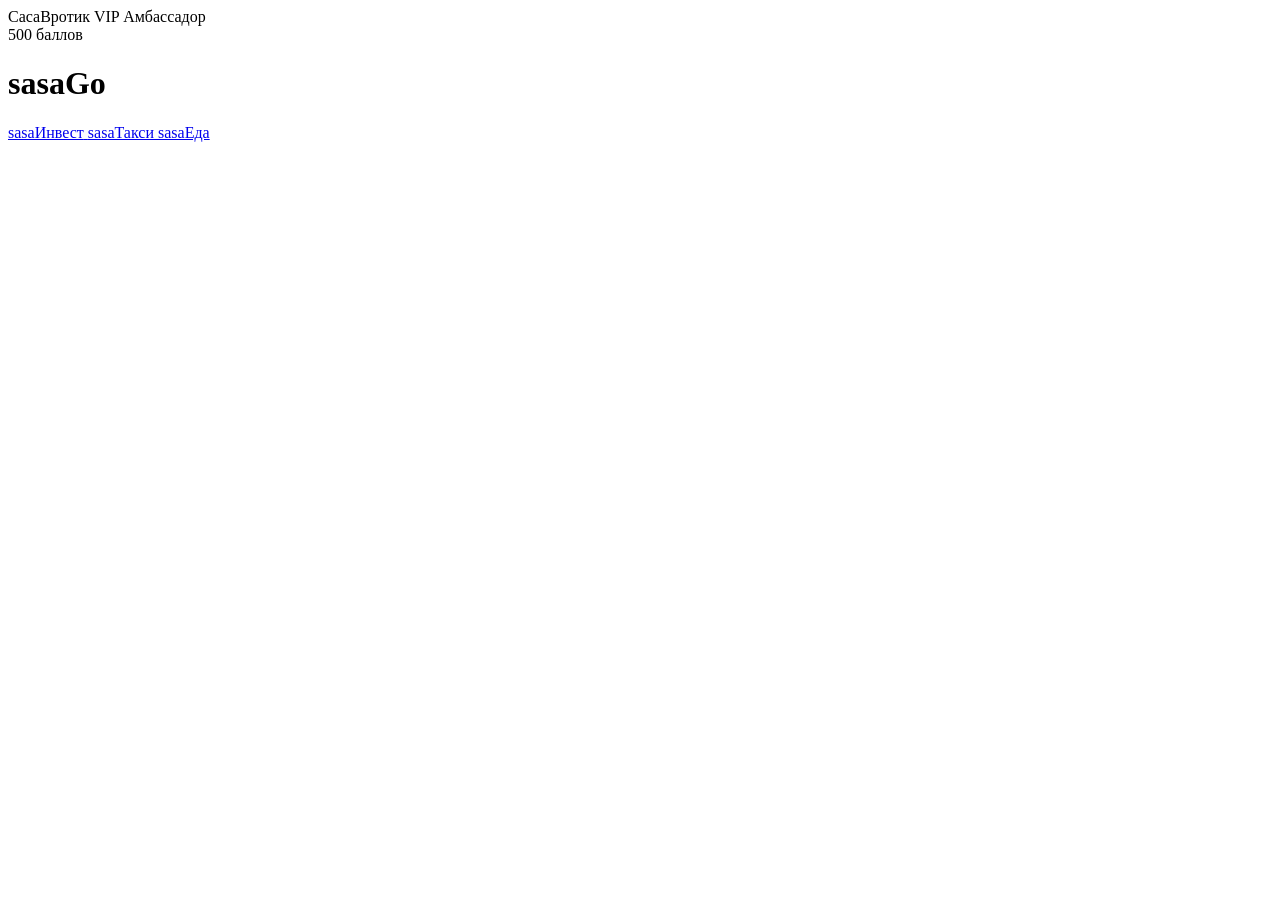
==== templates/index.html @ c4944858 "Add files via upload" ====
<!DOCTYPE html>
<html lang="ru">
<head>
    <meta charset="UTF-8">
    <meta name="viewport" content="width=device-width, initial-scale=1.0">
    <title>sasaGo — Главная</title>
    <link rel="stylesheet" href="css/main.css">
</head>
<body>

    <div class="app-container">
        <!-- Шапка: Профиль слева, счетчик баллов справа -->
        <header class="top-header">
            <div class="user-profile">
                <div class="user-info">
                    <span class="user-name">СасаВротик</span>
                    <span class="user-status">VIP Амбассадор</span>
                </div>
            </div>

            <div class="balance-clean">
                <span id="balance-value" class="balance-number">500</span>
                <span class="balance-label">баллов</span>
            </div>
        </header>

        <!-- Основная область с центрированным содержимым -->
        <main class="main-content">
            <div class="hero-section">
                <!-- Главный заголовок по центру -->
                <h1 class="brand-title">sasaGo</h1>

                <!-- Прямоугольные карточки утилит -->
                <div class="services-grid">
                    <!-- Карточка 1: sasaИнвест -->
                    <a href="invest.html" class="service-card">
                        <span class="card-title">sasaИнвест</span>
                    </a>

                    <!-- Карточка 2: sasaТакси -->
                    <a href="taxi.html" class="service-card">
                        <span class="card-title">sasaТакси</span>
                    </a>

                    <!-- Карточка 3: sasaЕда -->
                    <a href="food.html" class="service-card">
                        <span class="card-title">sasaЕда</span>
                    </a>
                </div>
            </div>
        </main>
    </div>

    <script src="js/app-state.js"></script>
</body>
</html>
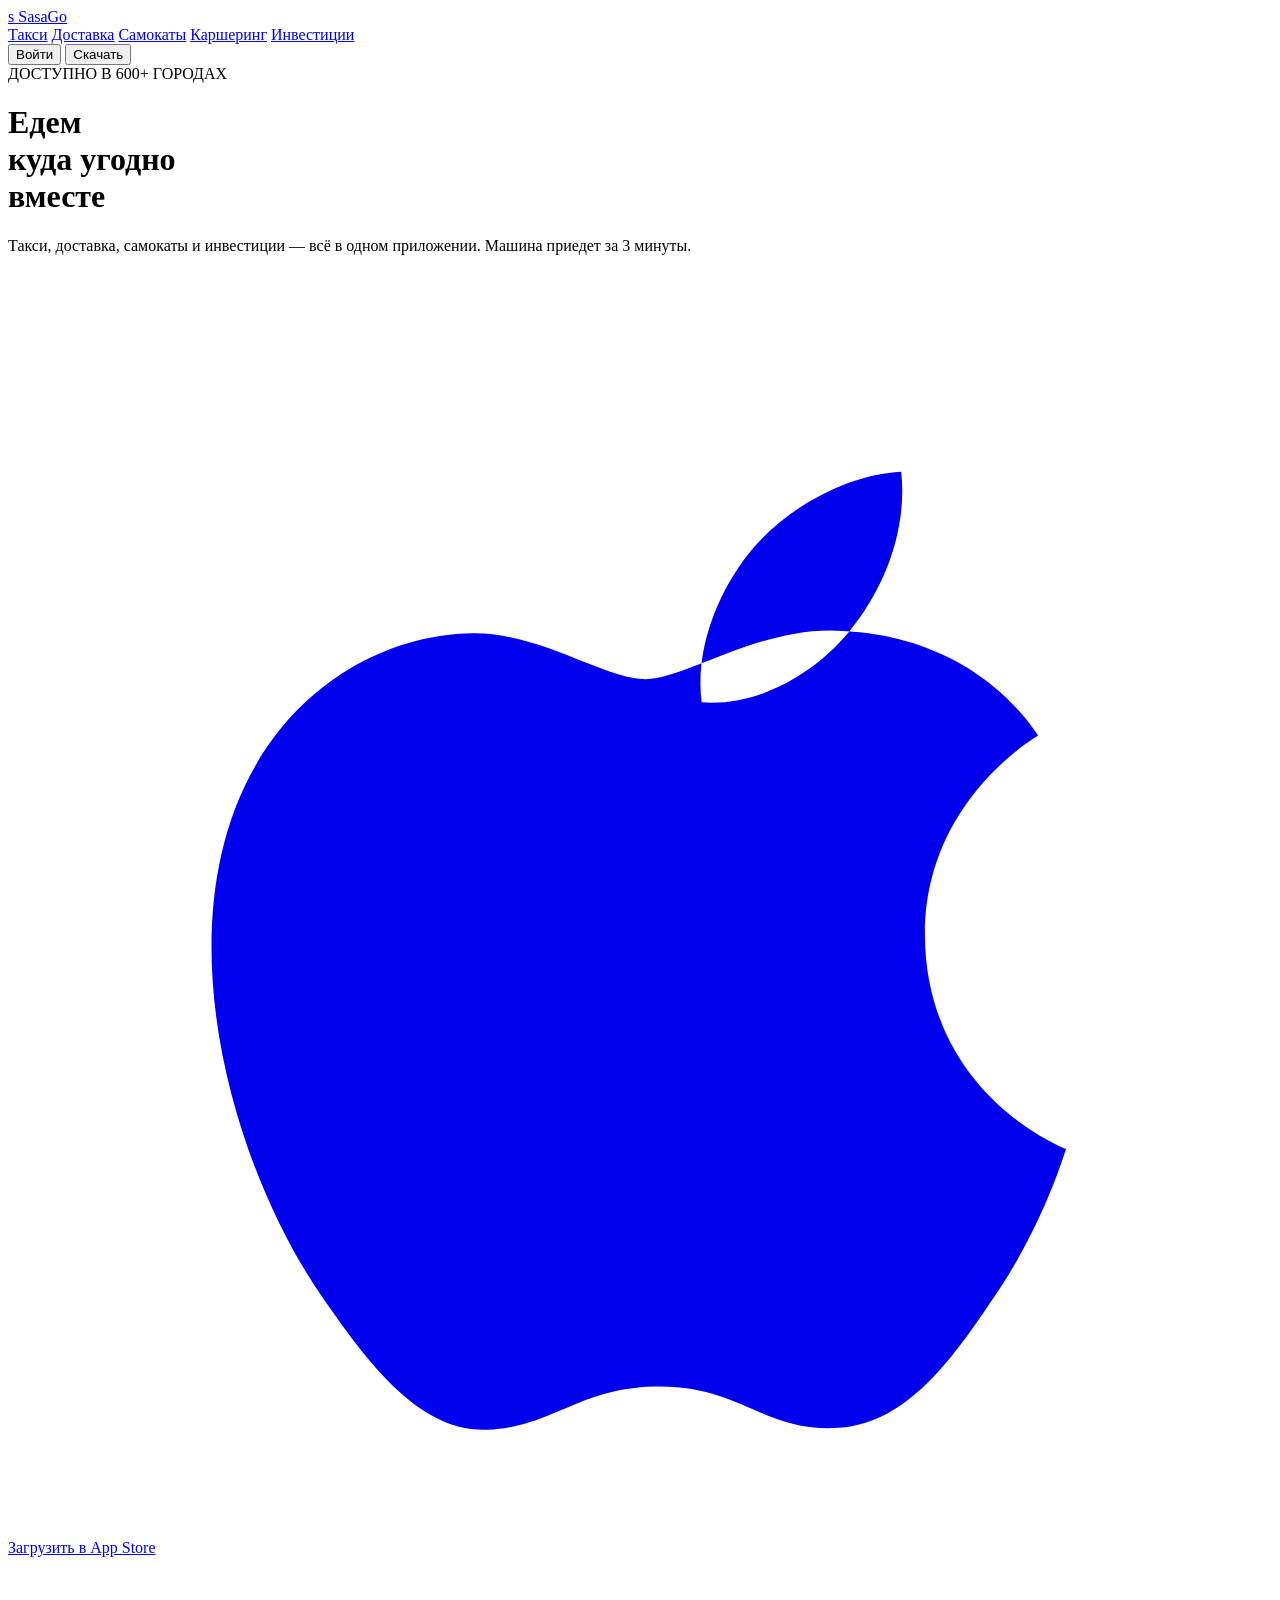
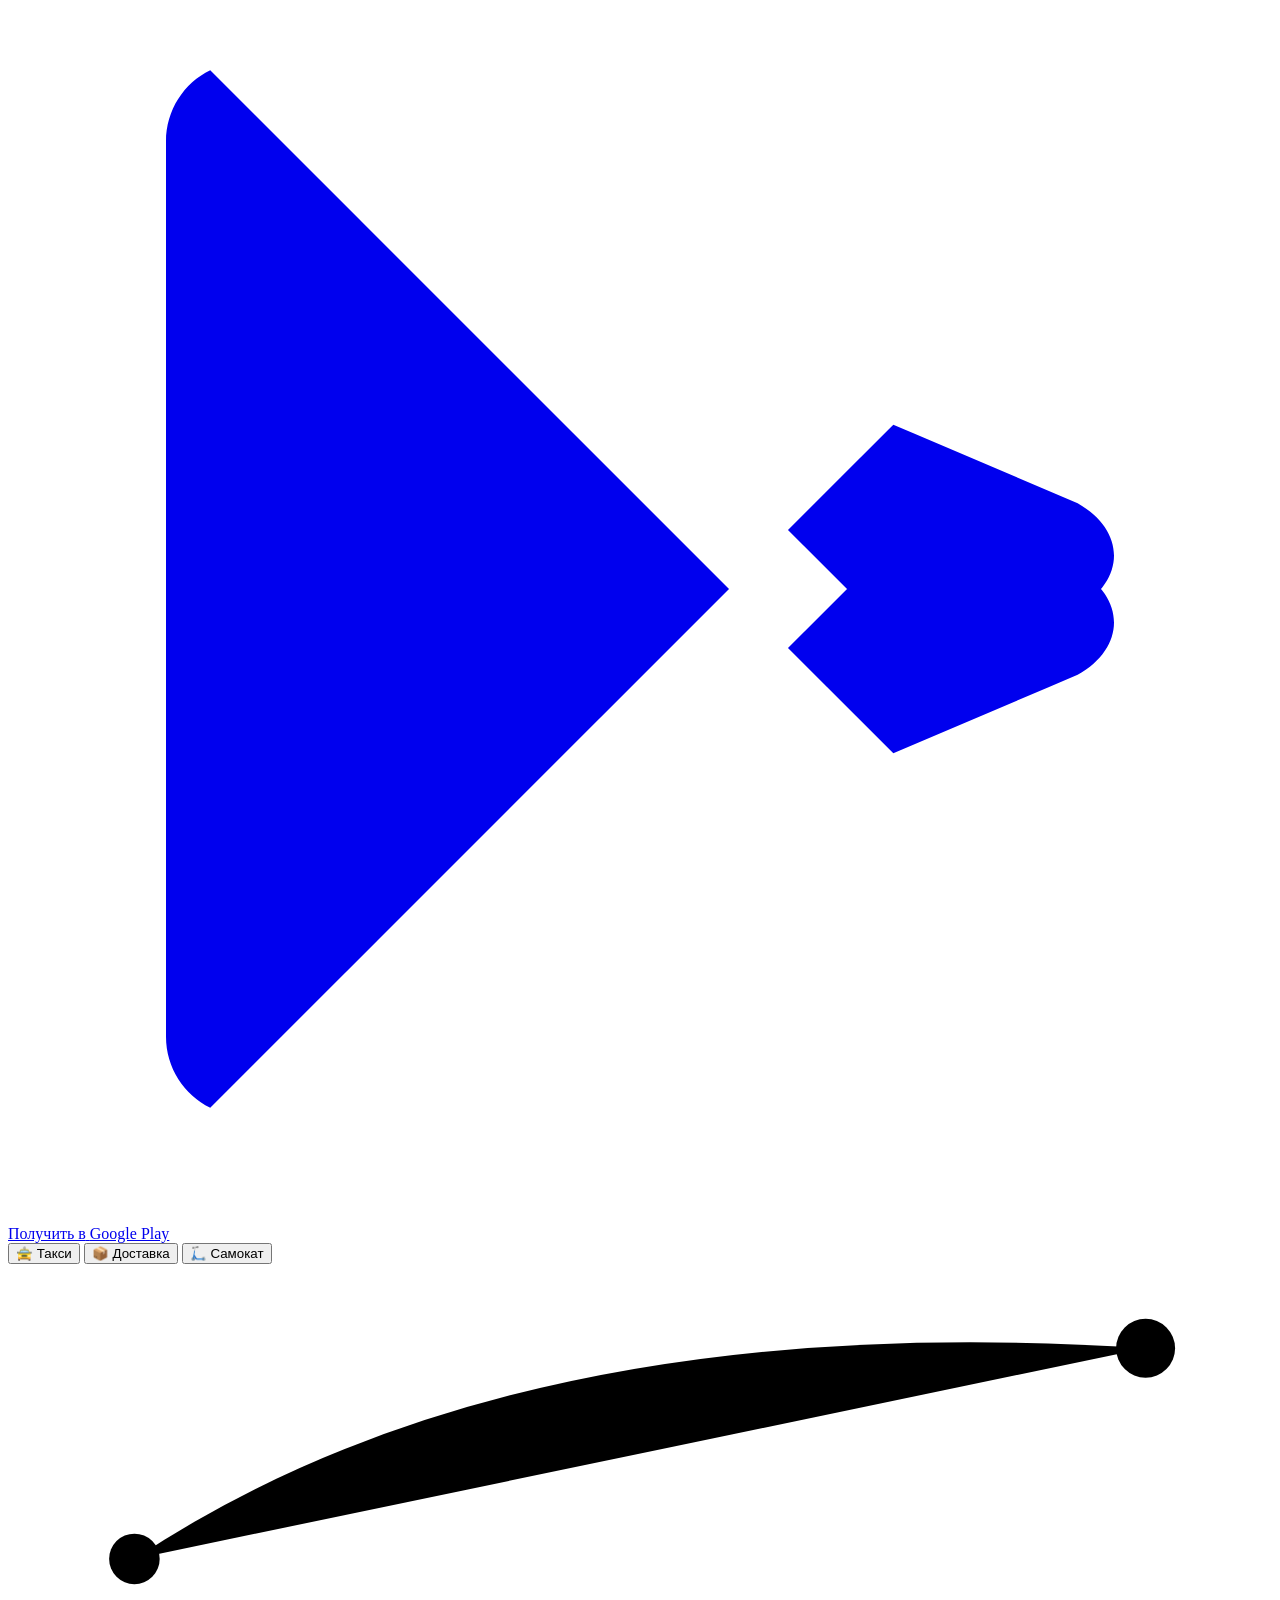
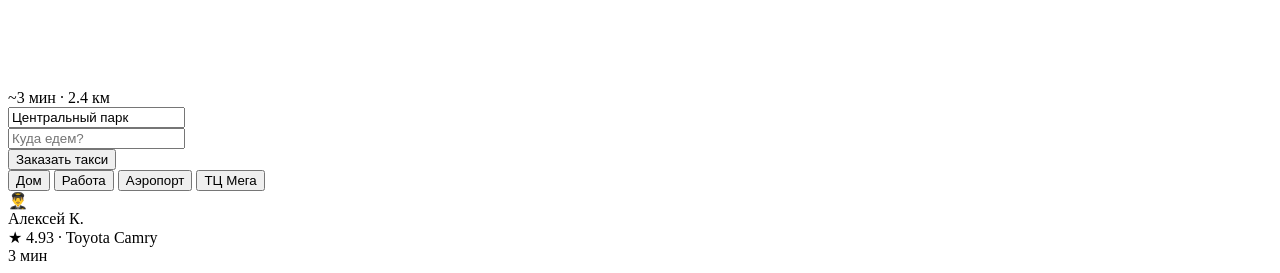
==== commit f1b5baf3: "Add files via upload" ====
--- a/templates/index.html
+++ b/templates/index.html
@@ -3,54 +3,150 @@
 <head>
     <meta charset="UTF-8">
     <meta name="viewport" content="width=device-width, initial-scale=1.0">
-    <title>sasaGo — Главная</title>
+    <title>SasaGo — Едем куда угодно вместе</title>
     <link rel="stylesheet" href="css/main.css">
 </head>
 <body>
 
-    <div class="app-container">
-        <!-- Шапка: Профиль слева, счетчик баллов справа -->
-        <header class="top-header">
-            <div class="user-profile">
-                <div class="user-info">
-                    <span class="user-name">СасаВротик</span>
-                    <span class="user-status">VIP Амбассадор</span>
+    <!-- Шапка -->
+    <header class="navbar">
+        <div class="nav-container">
+            <a href="/" class="logo">
+                <span class="logo-icon">s</span>
+                <span class="logo-text">SasaGo</span>
+            </a>
+
+            <nav class="nav-links">
+                <a href="taxi.html" class="active">Такси</a>
+                <a href="food.html">Доставка</a>
+                <a href="#">Самокаты</a>
+                <a href="#">Каршеринг</a>
+                <a href="invest.html">Инвестиции</a>
+            </nav>
+
+            <div class="nav-actions">
+                <button class="btn-login" id="auth-btn">Войти</button>
+                <button class="btn-download">Скачать</button>
+            </div>
+        </div>
+    </header>
+
+    <!-- Главный баннер -->
+    <main class="hero">
+        <div class="hero-container">
+            
+            <!-- Левый блок: Тексты -->
+            <div class="hero-text">
+                <div class="badge">
+                    <span class="badge-dot"></span>
+                    ДОСТУПНО В 600+ ГОРОДАХ
+                </div>
+
+                <h1 class="hero-title">
+                    Едем<br>
+                    <span class="orange-text">куда угодно</span><br>
+                    вместе
+                </h1>
+
+                <p class="hero-subtitle">
+                    Такси, доставка, самокаты и инвестиции — всё в одном приложении. Машина приедет за 3 минуты.
+                </p>
+
+                <div class="store-buttons">
+                    <a href="#" class="store-btn app-store">
+                        <svg class="store-icon" viewBox="0 0 24 24" fill="currentColor"><path d="M18.71 19.5c-.83 1.24-1.71 2.45-3.05 2.47-1.34.03-1.77-.79-3.29-.79-1.53 0-2 .77-3.27.82-1.31.05-2.3-1.32-3.14-2.53C4.25 17 2.94 12.45 4.7 9.39c.87-1.52 2.43-2.48 4.12-2.51 1.28-.02 2.5.87 3.29.87.78 0 2.26-1.07 3.81-.91.65.03 2.47.26 3.64 1.98-.09.06-2.17 1.28-2.15 3.81.03 3.02 2.65 4.03 2.68 4.04-.03.07-.42 1.44-1.38 2.83M15.97 6.85c.66-.8 1.11-1.92.99-3.04-.96.04-2.12.64-2.8 1.44-.6.7-1.13 1.83-.99 2.94 1.07.08 2.14-.54 2.8-1.34z"/></svg>
+                        <div class="store-text">
+                            <span class="small">Загрузить в</span>
+                            <span class="bold">App Store</span>
+                        </div>
+                    </a>
+
+                    <a href="#" class="store-btn google-play">
+                        <svg class="store-icon" viewBox="0 0 24 24" fill="currentColor"><path d="M3,20.5V3.5C3,2.91 3.34,2.39 3.84,2.15L13.69,12L3.84,21.85C3.34,21.6 3,21.09 3,20.5M16.81,15.12L14.81,13.12L17.75,10.18L20.31,11.64C21.23,12.16 21.23,13.11 20.31,13.63L16.81,15.12M14.81,10.88L16.81,8.88L20.31,10.37C21.23,10.89 21.23,11.84 20.31,12.36L17.75,13.82L14.81,10.88Z"/></svg>
+                        <div class="store-text">
+                            <span class="small">Получить в</span>
+                            <span class="bold">Google Play</span>
+                        </div>
+                    </a>
                 </div>
             </div>
 
-            <div class="balance-clean">
-                <span id="balance-value" class="balance-number">500</span>
-                <span class="balance-label">баллов</span>
+            <!-- Правый блок: Виджет заказа -->
+            <div class="hero-widget-wrapper">
+                <div class="order-widget">
+                    
+                    <!-- Переключатель сервисов -->
+                    <div class="widget-tabs">
+                        <button class="tab-btn active" data-tab="taxi">🚖 Такси</button>
+                        <button class="tab-btn" data-tab="food">📦 Доставка</button>
+                        <button class="tab-btn" data-tab="scooter">🛴 Самокат</button>
+                    </div>
+
+                    <!-- Карта с маршрутом -->
+                    <div class="widget-map">
+                        <div class="map-grid-bg"></div>
+                        <svg class="route-svg" viewBox="0 0 300 100">
+                            <path d="M 30 70 Q 120 10, 270 20" class="route-line" />
+                            <circle cx="30" cy="70" r="6" class="point-start" />
+                            <circle cx="150" cy="35" r="5" class="point-mid" />
+                            <circle cx="270" cy="20" r="7" class="point-end" />
+                        </svg>
+                        <div class="map-tag">~3 мин · 2.4 км</div>
+                    </div>
+
+                    <!-- Форма заказа -->
+                    <form class="widget-form" id="taxi-form">
+                        <div class="input-group">
+                            <span class="input-dot orange"></span>
+                            <input type="text" id="from-input" placeholder="Откуда едем?" value="Центральный парк">
+                        </div>
+                        <div class="input-group">
+                            <span class="input-dot black"></span>
+                            <input type="text" id="to-input" placeholder="Куда едем?">
+                        </div>
+
+                        <button type="submit" class="btn-submit">Заказать такси</button>
+                    </form>
+
+                    <!-- Быстрые подсказки -->
+                    <div class="quick-tags">
+                        <button class="tag-chip">Дом</button>
+                        <button class="tag-chip">Работа</button>
+                        <button class="tag-chip">Аэропорт</button>
+                        <button class="tag-chip">ТЦ Мега</button>
+                    </div>
+                </div>
+
+                <!-- Карточка водителя -->
+                <div class="driver-card">
+                    <div class="driver-avatar">👨‍✈️</div>
+                    <div class="driver-info">
+                        <div class="driver-name">Алексей К.</div>
+                        <div class="driver-car">★ 4.93 · Toyota Camry</div>
+                    </div>
+                    <div class="driver-eta">3 мин</div>
+                </div>
+
             </div>
-        </header>
 
-        <!-- Основная область с центрированным содержимым -->
-        <main class="main-content">
-            <div class="hero-section">
-                <!-- Главный заголовок по центру -->
-                <h1 class="brand-title">sasaGo</h1>
-
-                <!-- Прямоугольные карточки утилит -->
-                <div class="services-grid">
-                    <!-- Карточка 1: sasaИнвест -->
-                    <a href="invest.html" class="service-card">
-                        <span class="card-title">sasaИнвест</span>
-                    </a>
-
-                    <!-- Карточка 2: sasaТакси -->
-                    <a href="taxi.html" class="service-card">
-                        <span class="card-title">sasaТакси</span>
-                    </a>
-
-                    <!-- Карточка 3: sasaЕда -->
-                    <a href="food.html" class="service-card">
-                        <span class="card-title">sasaЕда</span>
-                    </a>
-                </div>
-            </div>
-        </main>
-    </div>
+        </div>
+    </main>
 
     <script src="js/app-state.js"></script>
+    <script>
+        // Небольшой интерактив для виджета
+        document.getElementById('taxi-form').addEventListener('submit', async (e) => {
+            e.preventDefault();
+            const from = document.getElementById('from-input').value;
+            const to = document.getElementById('to-input').value;
+            
+            if(!to) return alert('Введите куда ехать!');
+
+            const res = await AppState.orderTaxi(450, false);
+            if(res && res.status === 'success') {
+                alert(`Такси выехало! Баланс бонусов: ${res.new_balance}`);
+            }
+        });
+    </script>
 </body>
 </html>
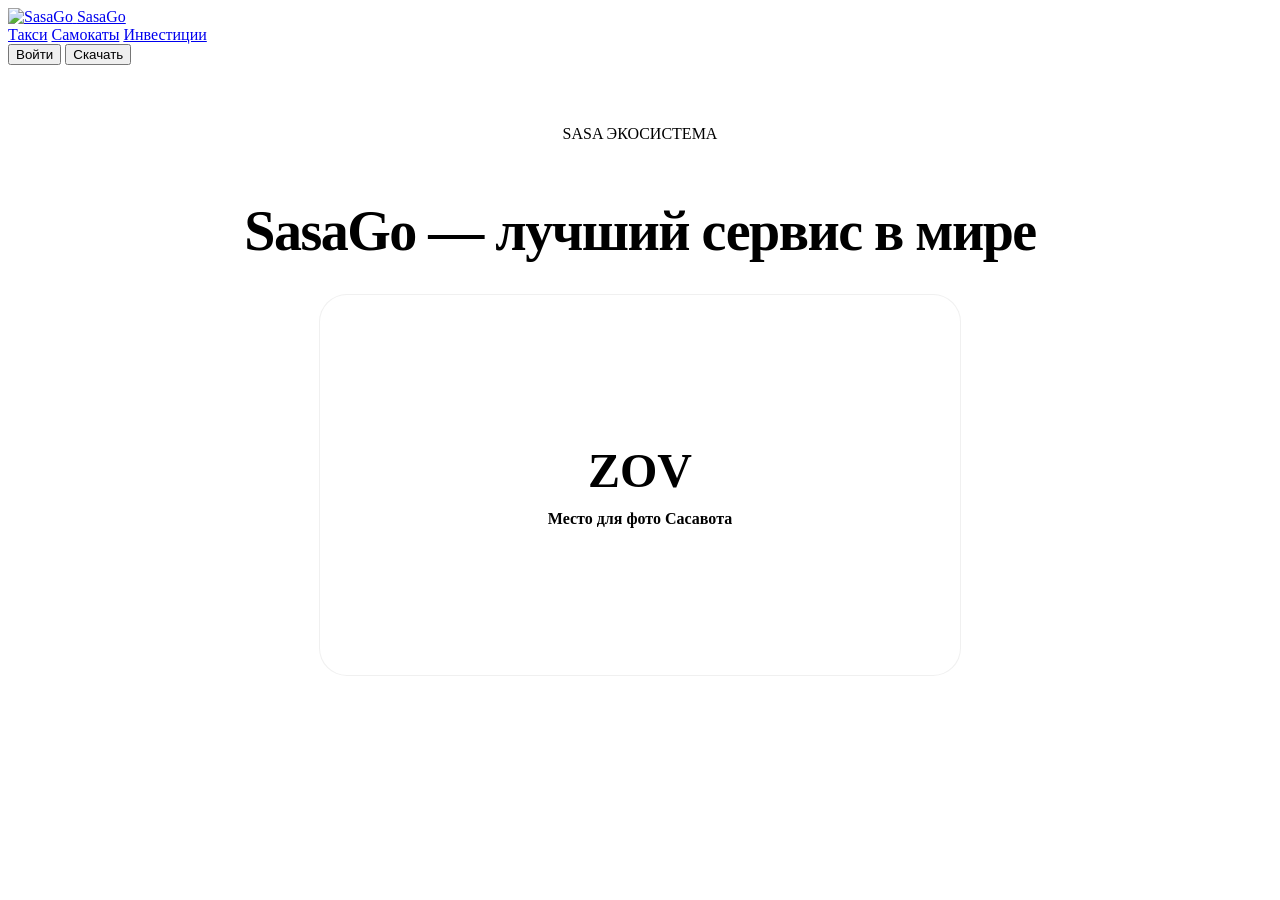
==== commit fc578cab: "Add files via upload" ====
--- a/templates/index.html
+++ b/templates/index.html
@@ -3,150 +3,103 @@
 <head>
     <meta charset="UTF-8">
     <meta name="viewport" content="width=device-width, initial-scale=1.0">
-    <title>SasaGo — Едем куда угодно вместе</title>
+    <title>SasaGo — Лучший сервис в мире</title>
     <link rel="stylesheet" href="css/main.css">
+    <style>
+        .hero-center {
+            display: flex;
+            flex-direction: column;
+            align-items: center;
+            justify-content: center;
+            text-align: center;
+            padding: 60px 20px 100px;
+        }
+
+        .hero-title-main {
+            font-size: 56px;
+            font-weight: 900;
+            line-height: 1.1;
+            margin-bottom: 32px;
+            letter-spacing: -1.5px;
+        }
+
+        .sasavot-frame {
+            position: relative;
+            width: 100%;
+            max-width: 640px;
+            height: 380px;
+            border-radius: 28px;
+            overflow: hidden;
+            background: #FFFFFF;
+            box-shadow: var(--card-shadow);
+            border: 1px solid rgba(0,0,0,0.06);
+            display: flex;
+            align-items: center;
+            justify-content: center;
+        }
+
+        .sasavot-img {
+            width: 100%;
+            height: 100%;
+            object-fit: cover;
+            display: block;
+        }
+
+        .sasavot-placeholder {
+            display: flex;
+            flex-direction: column;
+            align-items: center;
+            gap: 12px;
+            color: var(--text-muted);
+            font-weight: 600;
+        }
+    </style>
 </head>
 <body>
 
-    <!-- Шапка -->
     <header class="navbar">
         <div class="nav-container">
             <a href="/" class="logo">
-                <span class="logo-icon">s</span>
+                <img src="assets/sasavot.jpg" alt="SasaGo" class="logo-img">
                 <span class="logo-text">SasaGo</span>
             </a>
 
             <nav class="nav-links">
-                <a href="taxi.html" class="active">Такси</a>
-                <a href="food.html">Доставка</a>
-                <a href="#">Самокаты</a>
-                <a href="#">Каршеринг</a>
-                <a href="invest.html">Инвестиции</a>
+                <a href="taxi.html" class="nav-tab">Такси</a>
+                <a href="scooters.html" class="nav-tab">Самокаты</a>
+                <a href="invest.html" class="nav-tab">Инвестиции</a>
             </nav>
 
             <div class="nav-actions">
+                <span id="user-balance-badge" class="balance-badge" style="display: none;">
+                    <span id="user-balance">0</span> б.
+                </span>
                 <button class="btn-login" id="auth-btn">Войти</button>
                 <button class="btn-download">Скачать</button>
             </div>
         </div>
     </header>
 
-    <!-- Главный баннер -->
-    <main class="hero">
-        <div class="hero-container">
+    <main class="hero-center">
+        <div class="badge" style="margin-bottom: 20px;">
+            <span class="badge-dot"></span>
+            SASA ЭКОСИСТЕМА
+        </div>
+
+        <h1 class="hero-title-main">
+            SasaGo — <span class="orange-text">лучший сервис</span> в мире
+        </h1>
+
+        <div class="sasavot-frame">
+            <img src="assets/sasvot.jpg" alt="Сасавот" class="sasavot-img" onerror="this.style.display='none'; document.getElementById('placeholder').style.display='flex';">
             
-            <!-- Левый блок: Тексты -->
-            <div class="hero-text">
-                <div class="badge">
-                    <span class="badge-dot"></span>
-                    ДОСТУПНО В 600+ ГОРОДАХ
-                </div>
-
-                <h1 class="hero-title">
-                    Едем<br>
-                    <span class="orange-text">куда угодно</span><br>
-                    вместе
-                </h1>
-
-                <p class="hero-subtitle">
-                    Такси, доставка, самокаты и инвестиции — всё в одном приложении. Машина приедет за 3 минуты.
-                </p>
-
-                <div class="store-buttons">
-                    <a href="#" class="store-btn app-store">
-                        <svg class="store-icon" viewBox="0 0 24 24" fill="currentColor"><path d="M18.71 19.5c-.83 1.24-1.71 2.45-3.05 2.47-1.34.03-1.77-.79-3.29-.79-1.53 0-2 .77-3.27.82-1.31.05-2.3-1.32-3.14-2.53C4.25 17 2.94 12.45 4.7 9.39c.87-1.52 2.43-2.48 4.12-2.51 1.28-.02 2.5.87 3.29.87.78 0 2.26-1.07 3.81-.91.65.03 2.47.26 3.64 1.98-.09.06-2.17 1.28-2.15 3.81.03 3.02 2.65 4.03 2.68 4.04-.03.07-.42 1.44-1.38 2.83M15.97 6.85c.66-.8 1.11-1.92.99-3.04-.96.04-2.12.64-2.8 1.44-.6.7-1.13 1.83-.99 2.94 1.07.08 2.14-.54 2.8-1.34z"/></svg>
-                        <div class="store-text">
-                            <span class="small">Загрузить в</span>
-                            <span class="bold">App Store</span>
-                        </div>
-                    </a>
-
-                    <a href="#" class="store-btn google-play">
-                        <svg class="store-icon" viewBox="0 0 24 24" fill="currentColor"><path d="M3,20.5V3.5C3,2.91 3.34,2.39 3.84,2.15L13.69,12L3.84,21.85C3.34,21.6 3,21.09 3,20.5M16.81,15.12L14.81,13.12L17.75,10.18L20.31,11.64C21.23,12.16 21.23,13.11 20.31,13.63L16.81,15.12M14.81,10.88L16.81,8.88L20.31,10.37C21.23,10.89 21.23,11.84 20.31,12.36L17.75,13.82L14.81,10.88Z"/></svg>
-                        <div class="store-text">
-                            <span class="small">Получить в</span>
-                            <span class="bold">Google Play</span>
-                        </div>
-                    </a>
-                </div>
+            <div id="placeholder" class="sasavot-placeholder" style="display: none;">
+                <span style="font-size: 48px; color: var(--orange-primary);">ZOV</span>
+                <span>Место для фото Сасавота</span>
             </div>
-
-            <!-- Правый блок: Виджет заказа -->
-            <div class="hero-widget-wrapper">
-                <div class="order-widget">
-                    
-                    <!-- Переключатель сервисов -->
-                    <div class="widget-tabs">
-                        <button class="tab-btn active" data-tab="taxi">🚖 Такси</button>
-                        <button class="tab-btn" data-tab="food">📦 Доставка</button>
-                        <button class="tab-btn" data-tab="scooter">🛴 Самокат</button>
-                    </div>
-
-                    <!-- Карта с маршрутом -->
-                    <div class="widget-map">
-                        <div class="map-grid-bg"></div>
-                        <svg class="route-svg" viewBox="0 0 300 100">
-                            <path d="M 30 70 Q 120 10, 270 20" class="route-line" />
-                            <circle cx="30" cy="70" r="6" class="point-start" />
-                            <circle cx="150" cy="35" r="5" class="point-mid" />
-                            <circle cx="270" cy="20" r="7" class="point-end" />
-                        </svg>
-                        <div class="map-tag">~3 мин · 2.4 км</div>
-                    </div>
-
-                    <!-- Форма заказа -->
-                    <form class="widget-form" id="taxi-form">
-                        <div class="input-group">
-                            <span class="input-dot orange"></span>
-                            <input type="text" id="from-input" placeholder="Откуда едем?" value="Центральный парк">
-                        </div>
-                        <div class="input-group">
-                            <span class="input-dot black"></span>
-                            <input type="text" id="to-input" placeholder="Куда едем?">
-                        </div>
-
-                        <button type="submit" class="btn-submit">Заказать такси</button>
-                    </form>
-
-                    <!-- Быстрые подсказки -->
-                    <div class="quick-tags">
-                        <button class="tag-chip">Дом</button>
-                        <button class="tag-chip">Работа</button>
-                        <button class="tag-chip">Аэропорт</button>
-                        <button class="tag-chip">ТЦ Мега</button>
-                    </div>
-                </div>
-
-                <!-- Карточка водителя -->
-                <div class="driver-card">
-                    <div class="driver-avatar">👨‍✈️</div>
-                    <div class="driver-info">
-                        <div class="driver-name">Алексей К.</div>
-                        <div class="driver-car">★ 4.93 · Toyota Camry</div>
-                    </div>
-                    <div class="driver-eta">3 мин</div>
-                </div>
-
-            </div>
-
         </div>
     </main>
 
     <script src="js/app-state.js"></script>
-    <script>
-        // Небольшой интерактив для виджета
-        document.getElementById('taxi-form').addEventListener('submit', async (e) => {
-            e.preventDefault();
-            const from = document.getElementById('from-input').value;
-            const to = document.getElementById('to-input').value;
-            
-            if(!to) return alert('Введите куда ехать!');
-
-            const res = await AppState.orderTaxi(450, false);
-            if(res && res.status === 'success') {
-                alert(`Такси выехало! Баланс бонусов: ${res.new_balance}`);
-            }
-        });
-    </script>
 </body>
 </html>
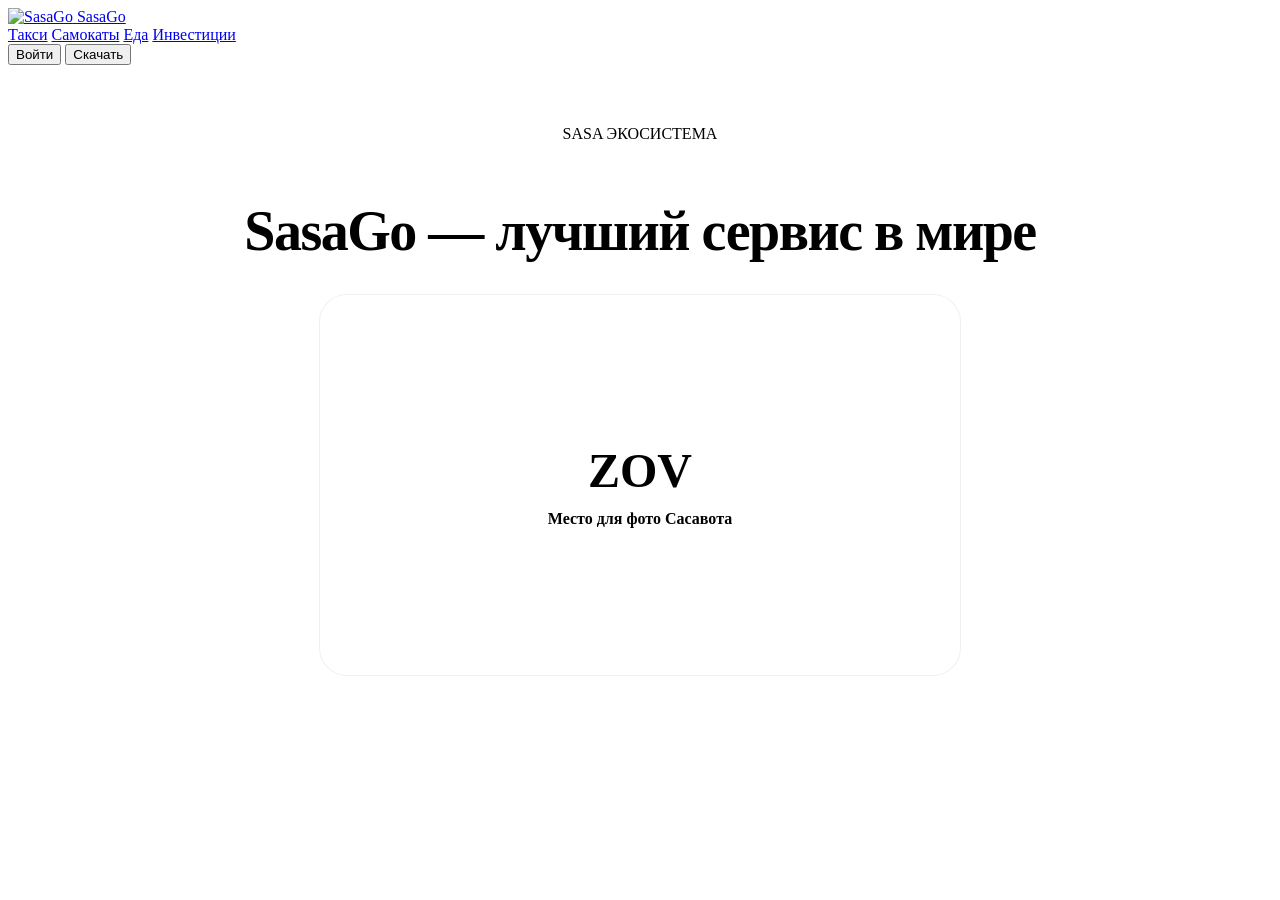
==== commit 705c61d7: "Add files via upload" ====
--- a/templates/index.html
+++ b/templates/index.html
@@ -67,6 +67,7 @@
             <nav class="nav-links">
                 <a href="taxi.html" class="nav-tab">Такси</a>
                 <a href="scooters.html" class="nav-tab">Самокаты</a>
+                <a href="food.html" class="nav-tab">Еда</a>
                 <a href="invest.html" class="nav-tab">Инвестиции</a>
             </nav>
 
